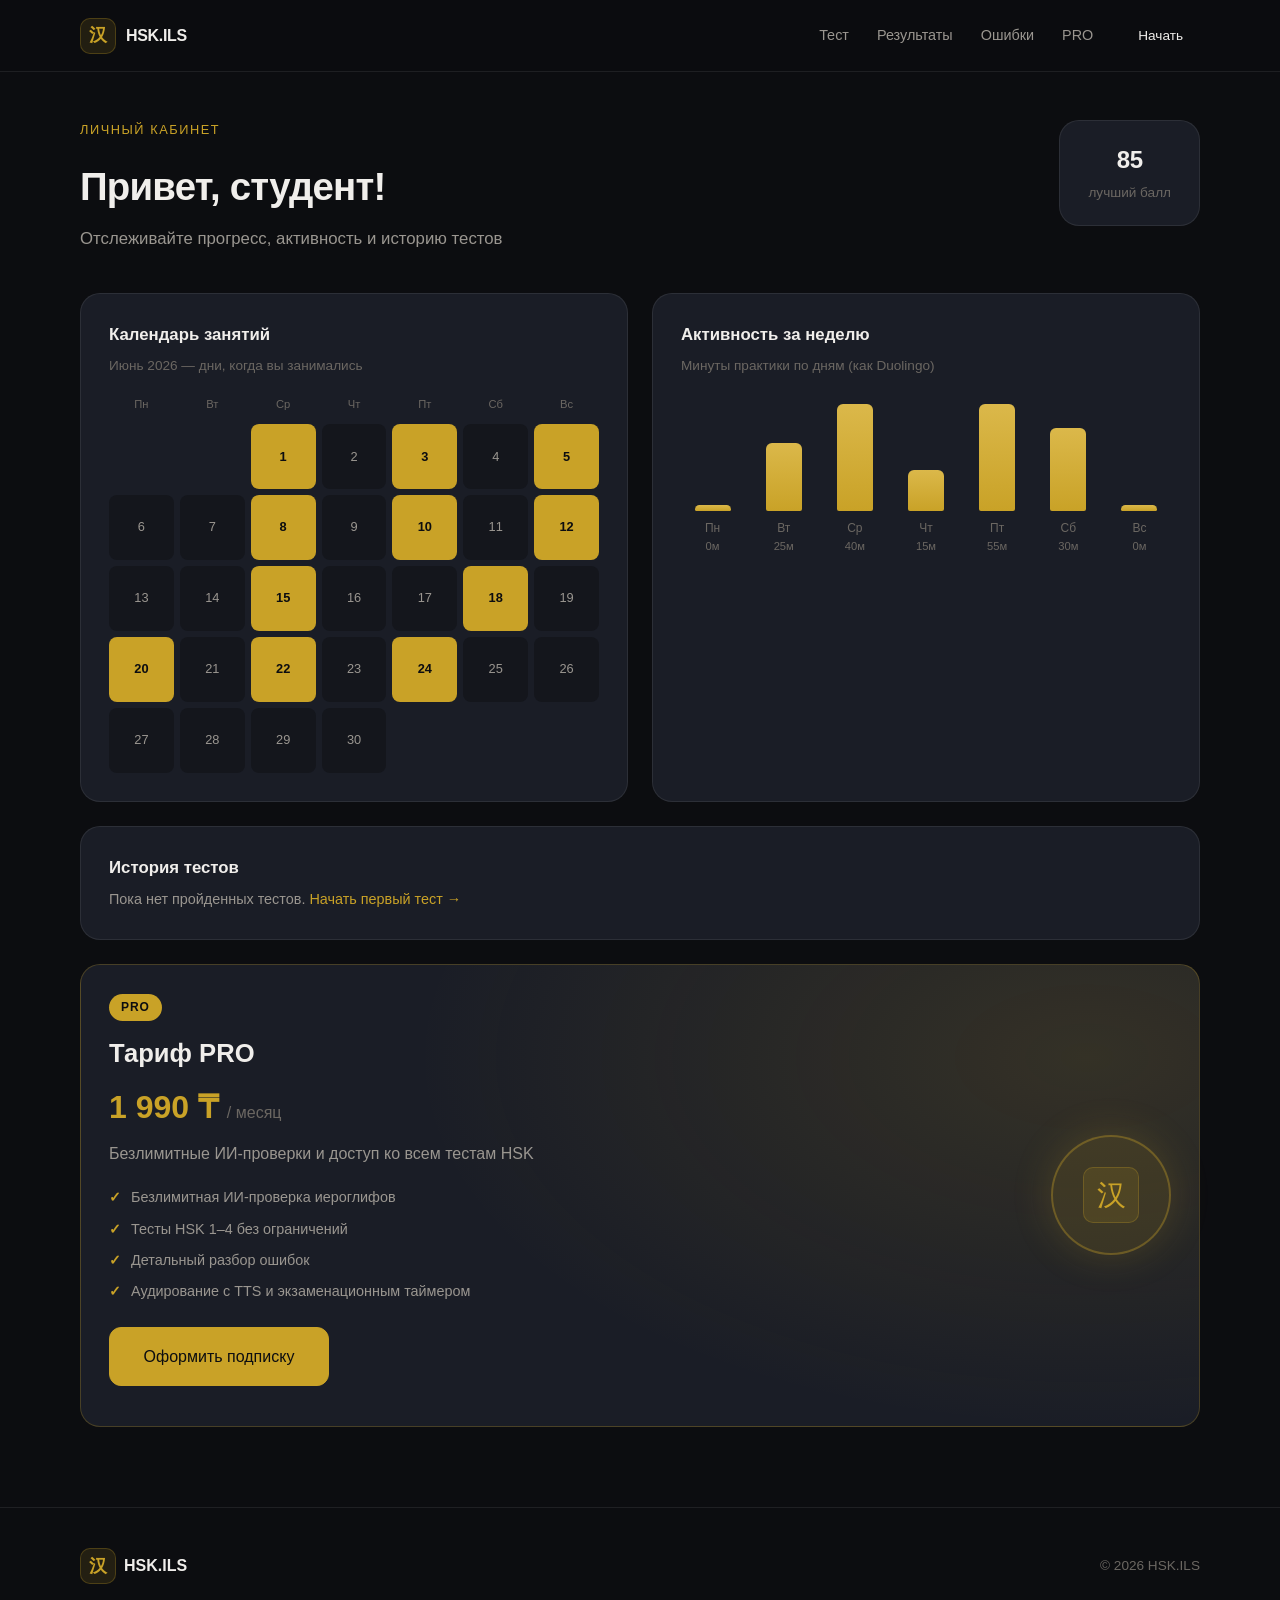
==== dashboard.html @ bf77c1fc "Add files via upload" ====
<!DOCTYPE html>
<html lang="ru">
<head>
  <meta charset="UTF-8">
  <meta name="viewport" content="width=device-width, initial-scale=1.0">
  <title>Личный кабинет · HSK.ILS</title>
  <link rel="stylesheet" href="style.css">
</head>
<body>
  <header class="site-header">
    <div class="container header-inner">
      <a href="index.html" class="logo">
        <span class="logo-han">汉</span>
        <span class="logo-text">HSK.ILS</span>
      </a>
      <nav class="nav">
        <a href="test.html">Тест</a>
        <a href="results.html">Результаты</a>
        <a href="review.html">Ошибки</a>
        <a href="payment.html">PRO</a>
        <a href="test.html" class="btn btn-sm">Начать</a>
      </nav>
    </div>
  </header>

  <main class="page-main">
    <div class="container">
      <header class="page-header dashboard-header">
        <div>
          <p class="eyebrow">Личный кабинет</p>
          <h1>Привет, студент!</h1>
          <p class="page-lead">Отслеживайте прогресс, активность и историю тестов</p>
        </div>
        <div class="dashboard-stat-pill">
          <span class="stat-value" id="dash-best">85</span>
          <span class="stat-label">лучший балл</span>
        </div>
      </header>

      <div class="dashboard-grid">
        <section class="card dashboard-card">
          <h3 class="card-title">Календарь занятий</h3>
          <p class="card-desc">Июнь 2026 — дни, когда вы занимались</p>
          <div class="calendar" id="calendar"></div>
        </section>

        <section class="card dashboard-card">
          <h3 class="card-title">Активность за неделю</h3>
          <p class="card-desc">Минуты практики по дням (как Duolingo)</p>
          <div class="week-chart" id="week-chart"></div>
        </section>

        <section class="card dashboard-card dashboard-wide">
          <h3 class="card-title">История тестов</h3>
          <div class="history-table-wrap">
            <table class="history-table">
              <thead>
                <tr>
                  <th>Дата</th>
                  <th>Уровень</th>
                  <th>Секция</th>
                  <th>Балл</th>
                  <th></th>
                </tr>
              </thead>
              <tbody id="history-body"></tbody>
            </table>
          </div>
          <p class="empty-history" id="empty-history" hidden>Пока нет пройденных тестов. <a href="test.html">Начать первый тест →</a></p>
        </section>

        <section class="card premium-card dashboard-wide" id="premium">
          <div class="premium-inner">
            <div class="premium-content">
              <span class="premium-badge">PRO</span>
              <h3>Тариф PRO</h3>
              <p class="premium-price">1 990 ₸ <span>/ месяц</span></p>
              <p class="premium-desc">Безлимитные ИИ-проверки и доступ ко всем тестам HSK</p>
              <ul class="premium-features">
                <li>Безлимитная ИИ-проверка иероглифов</li>
                <li>Тесты HSK 1–4 без ограничений</li>
                <li>Детальный разбор ошибок</li>
                <li>Аудирование с TTS и экзаменационным таймером</li>
              </ul>
              <a href="payment.html" class="btn btn-primary btn-lg premium-btn" id="subscribe-btn">Оформить подписку</a>
              <p class="premium-note" id="subscribe-status"></p>
            </div>
            <div class="premium-visual" aria-hidden="true">
              <div class="premium-ring">
                <span class="logo-han">汉</span>
              </div>
            </div>
          </div>
        </section>
      </div>
    </div>
  </main>

  <footer class="site-footer">
    <div class="container footer-inner">
      <p class="footer-logo"><span class="logo-han">汉</span> HSK.ILS</p>
      <p class="footer-copy">© 2026 HSK.ILS</p>
    </div>
  </footer>

  <script>
    (function () {
      const activityData = JSON.parse(localStorage.getItem('hskActivity') || 'null') || {
        days: [0, 25, 40, 15, 55, 30, 0],
        calendar: [1, 3, 5, 8, 10, 12, 15, 18, 20, 22, 24]
      };

      const weekDays = ['Пн', 'Вт', 'Ср', 'Чт', 'Пт', 'Сб', 'Вс'];
      const weekChart = document.getElementById('week-chart');
      const maxMin = Math.max.apply(null, activityData.days.concat([1]));

      weekDays.forEach(function (day, i) {
        const mins = activityData.days[i];
        const h = Math.round((mins / maxMin) * 100);
        const col = document.createElement('div');
        col.className = 'week-col';
        col.innerHTML =
          '<div class="week-bar" style="height:' + Math.max(h, 4) + '%" title="' + mins + ' мин"></div>' +
          '<span class="week-day">' + day + '</span>' +
          '<span class="week-mins">' + mins + 'м</span>';
        weekChart.appendChild(col);
      });

      const calendarEl = document.getElementById('calendar');
      const dayLabels = ['Пн', 'Вт', 'Ср', 'Чт', 'Пт', 'Сб', 'Вс'];
      dayLabels.forEach(function (d) {
        const label = document.createElement('span');
        label.className = 'cal-label';
        label.textContent = d;
        calendarEl.appendChild(label);
      });
      for (let i = 0; i < 2; i++) {
        const empty = document.createElement('span');
        empty.className = 'cal-day cal-empty';
        calendarEl.appendChild(empty);
      }
      for (let day = 1; day <= 30; day++) {
        const cell = document.createElement('span');
        const active = activityData.calendar.indexOf(day) !== -1;
        cell.className = 'cal-day' + (active ? ' cal-active' : '');
        cell.textContent = day;
        calendarEl.appendChild(cell);
      }

      const history = JSON.parse(localStorage.getItem('hskTestHistory') || '[]');
      const tbody = document.getElementById('history-body');
      const empty = document.getElementById('empty-history');
      const bestEl = document.getElementById('dash-best');

      if (history.length === 0) {
        empty.hidden = false;
        tbody.closest('.history-table-wrap').style.display = 'none';
      } else {
        let best = 0;
        history.forEach(function (h) {
          if (h.score > best) best = h.score;
          const tr = document.createElement('tr');
          const date = new Date(h.completedAt).toLocaleDateString('ru-RU');
          tr.innerHTML =
            '<td>' + date + '</td>' +
            '<td>' + h.level + '</td>' +
            '<td>' + h.section + '</td>' +
            '<td><strong>' + h.score + '/' + h.maxScore + '</strong></td>' +
            '<td><a href="review.html" class="link-sm">Разбор →</a></td>';
          tbody.appendChild(tr);
        });
        bestEl.textContent = best;
      }

      const subscribeBtn = document.getElementById('subscribe-btn');
      const subscribeStatus = document.getElementById('subscribe-status');
      if (localStorage.getItem('hskPremium') === 'active') {
        const plan = localStorage.getItem('hskPremiumPlan') || 'PRO';
        subscribeBtn.textContent = plan + ' активен';
        subscribeBtn.classList.add('btn-ghost');
        subscribeBtn.removeAttribute('href');
        subscribeStatus.textContent = 'Подписка активна до ' +
          new Date(localStorage.getItem('hskPremiumUntil')).toLocaleDateString('ru-RU');
      }
    })();
  </script>
</body>
</html>
---- style.css ----
/* ── Design tokens ── */
:root {
  --bg: #0c0d10;
  --bg-elevated: #14161c;
  --bg-card: #1a1d26;
  --border: rgba(255, 255, 255, 0.08);
  --border-strong: rgba(255, 255, 255, 0.14);
  --text: #f0eeeb;
  --text-muted: #9a9690;
  --text-subtle: #6b6762;
  --accent: #c9a227;
  --accent-hover: #dbb84a;
  --accent-soft: rgba(201, 162, 39, 0.12);
  --red: #c23b3b;
  --red-soft: rgba(194, 59, 59, 0.15);
  --radius: 12px;
  --radius-lg: 20px;
  --shadow: 0 24px 48px rgba(0, 0, 0, 0.45);
  --font-sans: -apple-system, BlinkMacSystemFont, "Segoe UI", Roboto, sans-serif;
  --font-zh: "PingFang SC", "Hiragino Sans GB", "Microsoft YaHei", "Noto Sans SC", sans-serif;
  --max-width: 1120px;
  --header-h: 72px;
}

*, *::before, *::after {
  box-sizing: border-box;
  margin: 0;
  padding: 0;
}

html {
  scroll-behavior: smooth;
}

body {
  font-family: var(--font-sans);
  background: var(--bg);
  color: var(--text);
  line-height: 1.6;
  -webkit-font-smoothing: antialiased;
}

.container {
  width: min(var(--max-width), 100% - 48px);
  margin-inline: auto;
}

a {
  color: inherit;
  text-decoration: none;
}

/* ── Header ── */
.site-header {
  position: sticky;
  top: 0;
  z-index: 100;
  height: var(--header-h);
  background: rgba(12, 13, 16, 0.85);
  backdrop-filter: blur(16px);
  border-bottom: 1px solid var(--border);
}

.header-inner {
  display: flex;
  align-items: center;
  justify-content: space-between;
  height: 100%;
}

.logo {
  display: flex;
  align-items: center;
  gap: 10px;
  font-weight: 600;
  letter-spacing: -0.02em;
}

.logo-sm .logo-text {
  font-size: 0.95rem;
}

.logo-han {
  display: inline-flex;
  align-items: center;
  justify-content: center;
  width: 36px;
  height: 36px;
  background: var(--accent-soft);
  color: var(--accent);
  border: 1px solid rgba(201, 162, 39, 0.25);
  border-radius: 10px;
  font-family: var(--font-zh);
  font-size: 1.1rem;
}

.nav {
  display: flex;
  align-items: center;
  gap: 28px;
}

.nav a:not(.btn) {
  font-size: 0.9rem;
  color: var(--text-muted);
  transition: color 0.2s;
}

.nav a:not(.btn):hover {
  color: var(--text);
}

/* ── Buttons ── */
.btn {
  display: inline-flex;
  align-items: center;
  justify-content: center;
  gap: 8px;
  padding: 12px 24px;
  font-size: 0.95rem;
  font-weight: 500;
  border-radius: var(--radius);
  border: 1px solid transparent;
  cursor: pointer;
  transition: background 0.2s, border-color 0.2s, transform 0.15s;
}

.btn:active {
  transform: scale(0.98);
}

.btn-sm {
  padding: 8px 16px;
  font-size: 0.85rem;
}

.btn-lg {
  padding: 16px 32px;
  font-size: 1rem;
}

.btn-primary {
  background: var(--accent);
  color: #0c0d10;
  border-color: var(--accent);
}

.btn-primary:hover {
  background: var(--accent-hover);
}

.btn-secondary {
  background: var(--bg-card);
  color: var(--text);
  border-color: var(--border-strong);
}

.btn-secondary:hover {
  border-color: var(--accent);
  color: var(--accent);
}

.btn-ghost {
  background: transparent;
  color: var(--text-muted);
  border-color: var(--border-strong);
}

.btn-ghost:hover:not(:disabled) {
  color: var(--text);
  border-color: var(--text-muted);
}

.btn-ghost:disabled {
  opacity: 0.35;
  cursor: not-allowed;
}

/* ── Hero ── */
.hero {
  padding: 80px 0 100px;
  background:
    radial-gradient(ellipse 80% 60% at 70% 20%, rgba(201, 162, 39, 0.08), transparent),
    radial-gradient(ellipse 50% 40% at 10% 80%, rgba(194, 59, 59, 0.05), transparent);
}

.hero-grid {
  display: grid;
  grid-template-columns: 1fr 1fr;
  gap: 64px;
  align-items: center;
}

.eyebrow {
  font-size: 0.8rem;
  font-weight: 500;
  letter-spacing: 0.12em;
  text-transform: uppercase;
  color: var(--accent);
  margin-bottom: 16px;
}

.hero h1 {
  font-size: clamp(2.2rem, 4vw, 3.2rem);
  font-weight: 700;
  line-height: 1.15;
  letter-spacing: -0.03em;
  margin-bottom: 20px;
}

.hero-lead {
  font-size: 1.1rem;
  color: var(--text-muted);
  max-width: 520px;
  margin-bottom: 32px;
}

.hero-actions {
  display: flex;
  flex-wrap: wrap;
  gap: 12px;
  margin-bottom: 48px;
}

.hero-stats {
  display: flex;
  gap: 40px;
}

.stat-value {
  display: block;
  font-size: 1.5rem;
  font-weight: 700;
  color: var(--text);
  letter-spacing: -0.02em;
}

.stat-label {
  font-size: 0.85rem;
  color: var(--text-subtle);
}

/* Card preview */
.card-preview {
  background: var(--bg-card);
  border: 1px solid var(--border);
  border-radius: var(--radius-lg);
  box-shadow: var(--shadow);
  overflow: hidden;
}

.card-preview-header {
  display: flex;
  gap: 6px;
  padding: 14px 18px;
  background: var(--bg-elevated);
  border-bottom: 1px solid var(--border);
}

.card-preview-header .dot {
  width: 10px;
  height: 10px;
  border-radius: 50%;
  background: var(--border-strong);
}

.card-preview-body {
  padding: 28px;
}

.preview-label {
  font-size: 0.75rem;
  text-transform: uppercase;
  letter-spacing: 0.1em;
  color: var(--accent);
  margin-bottom: 12px;
}

.preview-question {
  font-family: var(--font-zh);
  font-size: 1.15rem;
  margin-bottom: 20px;
}

.preview-audio {
  display: flex;
  align-items: center;
  gap: 14px;
  padding: 14px;
  background: var(--bg-elevated);
  border-radius: var(--radius);
  margin-bottom: 20px;
}

.play-icon {
  font-size: 0.85rem;
}

.waveform {
  display: flex;
  align-items: center;
  gap: 3px;
  flex: 1;
}

.waveform span {
  display: block;
  width: 3px;
  height: 20px;
  background: var(--accent);
  border-radius: 2px;
  opacity: 0.6;
  animation: wave 1.2s ease-in-out infinite;
}

.waveform span:nth-child(2) { animation-delay: 0.1s; height: 14px; }
.waveform span:nth-child(3) { animation-delay: 0.2s; height: 24px; }
.waveform span:nth-child(4) { animation-delay: 0.3s; height: 16px; }
.waveform span:nth-child(5) { animation-delay: 0.4s; height: 22px; }
.waveform span:nth-child(6) { animation-delay: 0.5s; height: 12px; }
.waveform span:nth-child(7) { animation-delay: 0.6s; height: 20px; }
.waveform span:nth-child(8) { animation-delay: 0.7s; height: 18px; }
.waveform span:nth-child(9) { animation-delay: 0.8s; height: 14px; }
.waveform span:nth-child(10) { animation-delay: 0.9s; height: 22px; }

@keyframes wave {
  0%, 100% { transform: scaleY(0.5); opacity: 0.4; }
  50% { transform: scaleY(1); opacity: 0.9; }
}

.preview-ai {
  display: flex;
  gap: 12px;
  align-items: flex-start;
  padding: 14px;
  background: var(--accent-soft);
  border: 1px solid rgba(201, 162, 39, 0.2);
  border-radius: var(--radius);
}

.preview-ai p {
  font-size: 0.9rem;
  color: var(--text-muted);
  font-family: var(--font-zh);
}

.ai-badge {
  flex-shrink: 0;
  padding: 2px 8px;
  font-size: 0.7rem;
  font-weight: 700;
  letter-spacing: 0.05em;
  background: var(--accent);
  color: #0c0d10;
  border-radius: 6px;
}

/* ── Sections ── */
.section-header {
  text-align: center;
  max-width: 560px;
  margin: 0 auto 56px;
}

.section-header h2 {
  font-size: clamp(1.6rem, 3vw, 2.2rem);
  font-weight: 700;
  letter-spacing: -0.02em;
}

.features {
  padding: 100px 0;
  background: var(--bg-elevated);
}

.features-grid {
  display: grid;
  grid-template-columns: repeat(3, 1fr);
  gap: 24px;
}

.feature-card {
  padding: 32px;
  background: var(--bg-card);
  border: 1px solid var(--border);
  border-radius: var(--radius-lg);
  transition: border-color 0.2s, transform 0.2s;
}

.feature-card:hover {
  border-color: rgba(201, 162, 39, 0.3);
  transform: translateY(-2px);
}

.feature-icon {
  font-size: 1.6rem;
  margin-bottom: 16px;
}

.feature-card h3 {
  font-size: 1.05rem;
  font-weight: 600;
  margin-bottom: 10px;
}

.feature-card p {
  font-size: 0.9rem;
  color: var(--text-muted);
  line-height: 1.65;
}

.how {
  padding: 100px 0;
}

.steps {
  list-style: none;
  display: grid;
  grid-template-columns: repeat(3, 1fr);
  gap: 32px;
}

.step {
  padding: 36px;
  border-left: 2px solid var(--accent);
  background: linear-gradient(90deg, var(--accent-soft), transparent);
  border-radius: 0 var(--radius) var(--radius) 0;
}

.step-num {
  display: block;
  font-size: 0.8rem;
  font-weight: 700;
  letter-spacing: 0.1em;
  color: var(--accent);
  margin-bottom: 12px;
}

.step h3 {
  font-size: 1.1rem;
  margin-bottom: 8px;
}

.step p {
  font-size: 0.9rem;
  color: var(--text-muted);
}

.cta {
  padding: 80px 0;
  background:
    radial-gradient(ellipse 60% 80% at 50% 100%, rgba(201, 162, 39, 0.1), transparent);
}

.cta-inner {
  text-align: center;
  padding: 64px;
  background: var(--bg-card);
  border: 1px solid var(--border);
  border-radius: var(--radius-lg);
}

.cta-inner h2 {
  font-size: 1.8rem;
  margin-bottom: 12px;
}

.cta-inner p {
  color: var(--text-muted);
  margin-bottom: 28px;
}

/* ── Footer ── */
.site-footer {
  padding: 40px 0;
  border-top: 1px solid var(--border);
}

.footer-inner {
  display: flex;
  flex-wrap: wrap;
  justify-content: space-between;
  align-items: center;
  gap: 16px;
}

.footer-logo {
  display: flex;
  align-items: center;
  gap: 8px;
  font-weight: 600;
}

.footer-copy {
  font-size: 0.85rem;
  color: var(--text-subtle);
}

/* ══════════════════════════════════════
   TEST PAGE
   ══════════════════════════════════════ */

.test-page {
  min-height: 100vh;
  display: flex;
  flex-direction: column;
}

.test-header {
  position: sticky;
  top: 0;
  z-index: 100;
  background: rgba(12, 13, 16, 0.92);
  backdrop-filter: blur(16px);
  border-bottom: 1px solid var(--border);
}

.test-header-inner {
  display: flex;
  align-items: center;
  justify-content: space-between;
  height: var(--header-h);
  gap: 16px;
}

.test-meta {
  display: flex;
  flex-direction: column;
  align-items: center;
  gap: 2px;
}

.test-level {
  font-size: 0.85rem;
  font-weight: 600;
  color: var(--accent);
}

.test-progress {
  font-size: 0.8rem;
  color: var(--text-subtle);
}

.timer {
  display: flex;
  align-items: center;
  gap: 8px;
  padding: 8px 16px;
  background: var(--bg-card);
  border: 1px solid var(--border);
  border-radius: 999px;
  font-variant-numeric: tabular-nums;
  font-weight: 600;
  font-size: 1rem;
}

.timer-warning {
  border-color: rgba(201, 162, 39, 0.5);
  color: var(--accent);
}

.timer-critical {
  border-color: var(--red);
  background: var(--red-soft);
  color: var(--red);
  animation: pulse 1s ease-in-out infinite;
}

@keyframes pulse {
  0%, 100% { opacity: 1; }
  50% { opacity: 0.75; }
}

.progress-bar {
  height: 3px;
  background: var(--bg-elevated);
}

.progress-fill {
  height: 100%;
  background: linear-gradient(90deg, var(--accent), var(--accent-hover));
  transition: width 0.4s ease;
}

.test-main {
  flex: 1;
  padding: 48px 0 80px;
}

.test-container {
  max-width: 720px;
}

.test-section {
  margin-bottom: 32px;
}

.section-title {
  font-family: var(--font-zh);
  font-size: 1.3rem;
  font-weight: 600;
  margin-bottom: 6px;
}

.section-desc {
  font-size: 0.9rem;
  color: var(--text-muted);
}

.audio-block {
  margin-bottom: 36px;
  padding: 24px;
  background: var(--bg-card);
  border: 1px solid var(--border);
  border-radius: var(--radius-lg);
}

.audio-player {
  display: flex;
  align-items: center;
  gap: 16px;
}

.audio-play-btn {
  flex-shrink: 0;
  width: 52px;
  height: 52px;
  display: flex;
  align-items: center;
  justify-content: center;
  background: var(--accent);
  color: #0c0d10;
  border: none;
  border-radius: 50%;
  cursor: pointer;
  font-size: 1rem;
  transition: transform 0.15s, background 0.2s;
}

.audio-play-btn:hover {
  background: var(--accent-hover);
  transform: scale(1.05);
}

.audio-info {
  flex: 1;
  min-width: 0;
}

.audio-title {
  font-family: var(--font-zh);
  font-size: 0.95rem;
  margin-bottom: 8px;
}

.audio-track {
  height: 4px;
  background: var(--bg-elevated);
  border-radius: 2px;
  overflow: hidden;
  margin-bottom: 6px;
}

.audio-progress {
  height: 100%;
  background: var(--accent);
  border-radius: 2px;
  transition: width 0.1s linear;
}

.audio-time {
  font-size: 0.75rem;
  color: var(--text-subtle);
  font-variant-numeric: tabular-nums;
}

.audio-hint {
  margin-top: 14px;
  font-size: 0.8rem;
  color: var(--text-subtle);
}

.question-block {
  margin-bottom: 40px;
}

.question-header {
  display: flex;
  align-items: flex-start;
  gap: 14px;
  margin-bottom: 16px;
}

.question-num {
  flex-shrink: 0;
  width: 32px;
  height: 32px;
  display: flex;
  align-items: center;
  justify-content: center;
  background: var(--accent-soft);
  color: var(--accent);
  font-weight: 700;
  font-size: 0.9rem;
  border-radius: 8px;
}

.question-instruction {
  font-family: var(--font-zh);
  font-size: 0.95rem;
  color: var(--text-muted);
  padding-top: 4px;
}

.question-text {
  font-family: var(--font-zh);
  font-size: 1.5rem;
  font-weight: 500;
  margin-bottom: 8px;
  padding-left: 46px;
}

.question-sub {
  font-size: 0.95rem;
  color: var(--text-muted);
  margin-bottom: 28px;
  padding-left: 46px;
}

.input-label {
  display: block;
  font-size: 0.85rem;
  font-weight: 500;
  color: var(--text-muted);
  margin-bottom: 10px;
}

.answer-field-wrap {
  position: relative;
}

.answer-input {
  width: 100%;
  padding: 20px 20px 36px;
  font-family: var(--font-zh);
  font-size: 1.4rem;
  line-height: 1.8;
  color: var(--text);
  background: var(--bg-card);
  border: 1px solid var(--border-strong);
  border-radius: var(--radius);
  resize: vertical;
  min-height: 120px;
  transition: border-color 0.2s, box-shadow 0.2s;
}

.answer-input::placeholder {
  color: var(--text-subtle);
  font-size: 1.1rem;
}

.answer-input:focus {
  outline: none;
  border-color: var(--accent);
  box-shadow: 0 0 0 3px var(--accent-soft);
}

.char-count {
  position: absolute;
  right: 16px;
  bottom: 12px;
  font-size: 0.8rem;
  color: var(--text-subtle);
  font-family: var(--font-zh);
}

.ai-hint {
  display: flex;
  gap: 12px;
  align-items: flex-start;
  margin-top: 20px;
  padding: 16px 18px;
  background: var(--accent-soft);
  border: 1px solid rgba(201, 162, 39, 0.25);
  border-radius: var(--radius);
}

.ai-hint p {
  font-size: 0.9rem;
  color: var(--text-muted);
  line-height: 1.6;
  white-space: pre-wrap;
}

.test-nav {
  display: flex;
  flex-wrap: wrap;
  gap: 12px;
  justify-content: space-between;
  padding-top: 24px;
  border-top: 1px solid var(--border);
}

.test-nav .btn-secondary {
  flex: 1;
  min-width: 140px;
}

.test-nav .btn-primary {
  min-width: 120px;
}

/* ── Responsive ── */
@media (max-width: 900px) {
  .hero-grid {
    grid-template-columns: 1fr;
    gap: 48px;
  }

  .hero-visual {
    order: -1;
  }

  .features-grid,
  .steps {
    grid-template-columns: 1fr;
  }

  .nav a:not(.btn) {
    display: none;
  }
}

@media (max-width: 600px) {
  .container {
    width: min(var(--max-width), 100% - 32px);
  }

  .hero {
    padding: 48px 0 64px;
  }

  .hero-stats {
    gap: 24px;
  }

  .test-header-inner {
    flex-wrap: wrap;
    height: auto;
    padding: 16px 0;
  }

  .test-meta {
    order: 3;
    width: 100%;
    flex-direction: row;
    justify-content: space-between;
  }

  .question-text,
  .question-sub {
    padding-left: 0;
  }

  .test-nav {
    flex-direction: column;
  }

  .test-nav .btn {
    width: 100%;
  }
}

/* ══════════════════════════════════════
   APP PAGES — results, review, dashboard
   ══════════════════════════════════════ */

.page-main {
  padding: 48px 0 80px;
  min-height: calc(100vh - var(--header-h) - 120px);
}

.page-narrow {
  max-width: 760px;
}

.page-header {
  margin-bottom: 40px;
}

.page-header h1 {
  font-size: clamp(1.8rem, 3vw, 2.4rem);
  font-weight: 700;
  letter-spacing: -0.02em;
  margin-bottom: 8px;
}

.page-lead {
  color: var(--text-muted);
  font-size: 1.05rem;
}

.card {
  background: var(--bg-card);
  border: 1px solid var(--border);
  border-radius: var(--radius-lg);
  padding: 28px;
}

.card-title {
  font-size: 1.05rem;
  font-weight: 600;
  margin-bottom: 6px;
}

.card-desc {
  font-size: 0.85rem;
  color: var(--text-subtle);
  margin-bottom: 20px;
}

.page-actions {
  display: flex;
  flex-wrap: wrap;
  gap: 12px;
  margin-top: 32px;
}

/* Results */
.score-hero {
  display: grid;
  grid-template-columns: auto 1fr;
  gap: 40px;
  align-items: center;
  margin-bottom: 24px;
}

.score-ring-wrap {
  position: relative;
  width: 140px;
  height: 140px;
}

.score-ring {
  width: 100%;
  height: 100%;
  transform: rotate(-90deg);
}

.score-ring-bg {
  fill: none;
  stroke: var(--bg-elevated);
  stroke-width: 8;
}

.score-ring-fill {
  fill: none;
  stroke: var(--accent);
  stroke-width: 8;
  stroke-linecap: round;
  transition: stroke-dashoffset 1s ease;
}

.score-ring-label {
  position: absolute;
  inset: 0;
  display: flex;
  flex-direction: column;
  align-items: center;
  justify-content: center;
}

.score-value {
  font-size: 2.4rem;
  font-weight: 700;
  line-height: 1;
  letter-spacing: -0.03em;
}

.score-max {
  font-size: 0.9rem;
  color: var(--text-subtle);
}

.score-summary h2 {
  font-size: 1.4rem;
  margin-bottom: 8px;
}

.score-summary p {
  color: var(--text-muted);
  margin-bottom: 20px;
}

.score-breakdown {
  list-style: none;
  display: flex;
  flex-direction: column;
  gap: 8px;
}

.score-breakdown li {
  display: flex;
  justify-content: space-between;
  font-size: 0.9rem;
  padding: 8px 12px;
  background: var(--bg-elevated);
  border-radius: 8px;
}

.chart-section {
  margin-bottom: 8px;
}

.bar-chart {
  display: flex;
  flex-direction: column;
  gap: 14px;
}

.bar-row {
  display: grid;
  grid-template-columns: 36px 1fr 40px;
  align-items: center;
  gap: 12px;
}

.bar-label {
  font-size: 0.85rem;
  color: var(--text-subtle);
}

.bar-track {
  height: 8px;
  background: var(--bg-elevated);
  border-radius: 4px;
  overflow: hidden;
}

.bar-fill {
  height: 100%;
  background: linear-gradient(90deg, var(--accent), var(--accent-hover));
  border-radius: 4px;
  transition: width 0.8s ease;
}

.bar-value {
  font-size: 0.85rem;
  font-weight: 600;
  text-align: right;
}

/* Review */
.review-list {
  display: flex;
  flex-direction: column;
  gap: 24px;
}

.review-card-head {
  display: flex;
  justify-content: space-between;
  align-items: center;
  margin-bottom: 12px;
}

.review-num {
  font-size: 0.8rem;
  font-weight: 600;
  text-transform: uppercase;
  letter-spacing: 0.08em;
  color: var(--accent);
}

.review-points {
  font-size: 0.85rem;
  font-weight: 600;
  padding: 4px 10px;
  border-radius: 999px;
}

.points-ok {
  background: rgba(76, 175, 120, 0.15);
  color: #6fcf97;
}

.points-warn {
  background: var(--red-soft);
  color: #e88888;
}

.review-prompt {
  font-family: var(--font-zh);
  font-size: 1.2rem;
  margin-bottom: 20px;
}

.review-answers {
  display: grid;
  grid-template-columns: 1fr 1fr;
  gap: 16px;
  margin-bottom: 24px;
}

.review-answer {
  padding: 16px;
  border-radius: var(--radius);
  border: 1px solid var(--border);
}

.review-answer-user {
  background: var(--red-soft);
  border-color: rgba(194, 59, 59, 0.25);
}

.review-answer-correct {
  background: rgba(76, 175, 120, 0.08);
  border-color: rgba(76, 175, 120, 0.25);
}

.review-label {
  display: block;
  font-size: 0.75rem;
  text-transform: uppercase;
  letter-spacing: 0.08em;
  color: var(--text-subtle);
  margin-bottom: 8px;
}

.review-zh {
  font-family: var(--font-zh);
  font-size: 1.15rem;
  line-height: 1.6;
}

.review-ai-header {
  display: flex;
  align-items: center;
  gap: 10px;
  font-weight: 600;
  font-size: 0.9rem;
  margin-bottom: 14px;
}

.review-feedback {
  list-style: none;
  display: flex;
  flex-direction: column;
  gap: 12px;
}

.feedback-item {
  padding: 14px 16px;
  border-radius: var(--radius);
  border-left: 3px solid var(--border-strong);
  background: var(--bg-elevated);
}

.feedback-item strong {
  display: block;
  font-size: 0.9rem;
  margin-bottom: 4px;
}

.feedback-item p {
  font-size: 0.85rem;
  color: var(--text-muted);
  line-height: 1.55;
}

.feedback-ok { border-left-color: #6fcf97; }
.feedback-warn { border-left-color: var(--accent); }
.feedback-error { border-left-color: var(--red); }

/* Dashboard */
.dashboard-header {
  display: flex;
  justify-content: space-between;
  align-items: flex-start;
  gap: 24px;
}

.dashboard-stat-pill {
  text-align: center;
  padding: 20px 28px;
  background: var(--bg-card);
  border: 1px solid var(--border);
  border-radius: var(--radius-lg);
}

.dashboard-grid {
  display: grid;
  grid-template-columns: 1fr 1fr;
  gap: 24px;
}

.dashboard-wide {
  grid-column: 1 / -1;
}

.calendar {
  display: grid;
  grid-template-columns: repeat(7, 1fr);
  gap: 6px;
}

.cal-label {
  font-size: 0.7rem;
  text-align: center;
  color: var(--text-subtle);
  padding-bottom: 4px;
}

.cal-day {
  aspect-ratio: 1;
  display: flex;
  align-items: center;
  justify-content: center;
  font-size: 0.8rem;
  border-radius: 8px;
  background: var(--bg-elevated);
  color: var(--text-muted);
}

.cal-empty {
  background: transparent;
}

.cal-active {
  background: var(--accent);
  color: #0c0d10;
  font-weight: 600;
}

.week-chart {
  display: flex;
  align-items: flex-end;
  justify-content: space-between;
  gap: 8px;
  height: 160px;
  padding-top: 8px;
}

.week-col {
  flex: 1;
  display: flex;
  flex-direction: column;
  align-items: center;
  height: 100%;
}

.week-bar {
  width: 100%;
  max-width: 36px;
  margin-top: auto;
  background: linear-gradient(180deg, var(--accent-hover), var(--accent));
  border-radius: 6px 6px 2px 2px;
  min-height: 4px;
  transition: height 0.5s ease;
}

.week-day {
  font-size: 0.75rem;
  color: var(--text-subtle);
  margin-top: 8px;
}

.week-mins {
  font-size: 0.7rem;
  color: var(--text-subtle);
}

.history-table-wrap {
  overflow-x: auto;
}

.history-table {
  width: 100%;
  border-collapse: collapse;
  font-size: 0.9rem;
}

.history-table th,
.history-table td {
  padding: 12px 16px;
  text-align: left;
  border-bottom: 1px solid var(--border);
}

.history-table th {
  font-size: 0.75rem;
  text-transform: uppercase;
  letter-spacing: 0.06em;
  color: var(--text-subtle);
  font-weight: 600;
}

.link-sm {
  font-size: 0.85rem;
  color: var(--accent);
}

.link-sm:hover {
  color: var(--accent-hover);
}

.empty-history {
  color: var(--text-muted);
  font-size: 0.9rem;
}

.empty-history a {
  color: var(--accent);
}

/* Premium */
.premium-card {
  background:
    radial-gradient(ellipse 60% 80% at 90% 20%, rgba(201, 162, 39, 0.15), transparent),
    var(--bg-card);
  border-color: rgba(201, 162, 39, 0.25);
}

.premium-inner {
  display: grid;
  grid-template-columns: 1fr auto;
  gap: 40px;
  align-items: center;
}

.premium-badge {
  display: inline-block;
  padding: 4px 12px;
  font-size: 0.75rem;
  font-weight: 700;
  letter-spacing: 0.08em;
  text-transform: uppercase;
  background: var(--accent);
  color: #0c0d10;
  border-radius: 999px;
  margin-bottom: 12px;
}

.premium-content h3 {
  font-size: 1.6rem;
  margin-bottom: 8px;
}

.premium-price {
  font-size: 2rem;
  font-weight: 700;
  color: var(--accent);
  margin-bottom: 8px;
}

.premium-price span {
  font-size: 1rem;
  font-weight: 400;
  color: var(--text-subtle);
}

.premium-desc {
  color: var(--text-muted);
  margin-bottom: 20px;
  font-size: 1rem;
}

.premium-features {
  list-style: none;
  margin-bottom: 24px;
}

.premium-features li {
  position: relative;
  padding-left: 22px;
  font-size: 0.9rem;
  color: var(--text-muted);
  margin-bottom: 8px;
}

.premium-features li::before {
  content: '✓';
  position: absolute;
  left: 0;
  color: var(--accent);
  font-weight: 700;
}

.premium-btn {
  min-width: 220px;
}

.premium-btn:disabled {
  opacity: 0.7;
  cursor: default;
}

.premium-note {
  margin-top: 12px;
  font-size: 0.85rem;
  color: #6fcf97;
}

.premium-visual {
  display: flex;
  align-items: center;
  justify-content: center;
}

.premium-ring {
  width: 120px;
  height: 120px;
  border-radius: 50%;
  border: 2px solid rgba(201, 162, 39, 0.35);
  display: flex;
  align-items: center;
  justify-content: center;
  background: var(--accent-soft);
  box-shadow: 0 0 40px rgba(201, 162, 39, 0.2);
}

.premium-ring .logo-han {
  width: 56px;
  height: 56px;
  font-size: 1.8rem;
}

@media (max-width: 900px) {
  .score-hero,
  .premium-inner,
  .dashboard-header {
    grid-template-columns: 1fr;
    flex-direction: column;
  }

  .dashboard-grid {
    grid-template-columns: 1fr;
  }

  .review-answers {
    grid-template-columns: 1fr;
  }

  .dashboard-header {
    display: flex;
  }
}

/* ── AI limit badge ── */
.ai-limit-badge {
  display: inline-block;
  margin-left: 6px;
  padding: 2px 8px;
  font-size: 0.7rem;
  font-weight: 600;
  background: var(--bg-elevated);
  border: 1px solid var(--border);
  border-radius: 999px;
  vertical-align: middle;
}

.ai-limit-pro {
  background: var(--accent-soft);
  border-color: rgba(201, 162, 39, 0.35);
  color: var(--accent);
}

/* ── Modal ── */
body.modal-open {
  overflow: hidden;
}

.modal-overlay {
  position: fixed;
  inset: 0;
  z-index: 1000;
  display: flex;
  align-items: center;
  justify-content: center;
  padding: 24px;
  background: rgba(0, 0, 0, 0.72);
  backdrop-filter: blur(8px);
}

.modal-overlay[hidden] {
  display: none;
}

.modal {
  position: relative;
  width: min(440px, 100%);
  padding: 36px 32px 32px;
  background: var(--bg-card);
  border: 1px solid rgba(201, 162, 39, 0.3);
  border-radius: var(--radius-lg);
  box-shadow: var(--shadow);
  text-align: center;
}

.modal-close {
  position: absolute;
  top: 14px;
  right: 16px;
  width: 32px;
  height: 32px;
  border: none;
  background: var(--bg-elevated);
  color: var(--text-muted);
  font-size: 1.4rem;
  line-height: 1;
  border-radius: 8px;
  cursor: pointer;
}

.modal-close:hover {
  color: var(--text);
}

.modal h2 {
  font-size: 1.4rem;
  margin: 12px 0 10px;
}

.modal-text {
  color: var(--text-muted);
  font-size: 0.95rem;
  margin-bottom: 20px;
  line-height: 1.6;
}

.modal-features {
  list-style: none;
  text-align: left;
  margin-bottom: 24px;
}

.modal-features li {
  position: relative;
  padding-left: 22px;
  font-size: 0.9rem;
  color: var(--text-muted);
  margin-bottom: 8px;
}

.modal-features li::before {
  content: '✓';
  position: absolute;
  left: 0;
  color: var(--accent);
  font-weight: 700;
}

.modal-cta {
  width: 100%;
  margin-bottom: 10px;
}

.modal-dismiss {
  width: 100%;
}

/* ── Payment page ── */
.pricing-grid {
  display: grid;
  grid-template-columns: 1fr 1fr;
  gap: 16px;
  margin-bottom: 24px;
}

.pricing-card {
  cursor: pointer;
}

.pricing-card input {
  position: absolute;
  opacity: 0;
  pointer-events: none;
}

.pricing-card-inner {
  height: 100%;
  padding: 24px;
  background: var(--bg-card);
  border: 2px solid var(--border);
  border-radius: var(--radius-lg);
  transition: border-color 0.2s, transform 0.2s;
}

.pricing-card input:checked + .pricing-card-inner {
  border-color: var(--accent);
  box-shadow: 0 0 0 1px rgba(201, 162, 39, 0.2);
}

.pricing-card-featured {
  background:
    radial-gradient(ellipse 80% 60% at 50% 0%, rgba(201, 162, 39, 0.1), transparent),
    var(--bg-card);
}

.pricing-badge {
  display: inline-block;
  padding: 3px 10px;
  font-size: 0.7rem;
  font-weight: 700;
  text-transform: uppercase;
  letter-spacing: 0.06em;
  background: var(--accent-soft);
  color: var(--accent);
  border-radius: 999px;
  margin-bottom: 12px;
}

.pricing-badge-gold {
  background: rgba(201, 162, 39, 0.2);
}

.pricing-card h3 {
  font-size: 1.3rem;
  margin-bottom: 6px;
}

.pricing-price {
  font-size: 1.6rem;
  font-weight: 700;
  color: var(--accent);
  margin-bottom: 16px;
}

.pricing-price span {
  font-size: 0.85rem;
  font-weight: 400;
  color: var(--text-subtle);
}

.pricing-features {
  list-style: none;
}

.pricing-features li {
  font-size: 0.85rem;
  color: var(--text-muted);
  padding: 6px 0;
  border-top: 1px solid var(--border);
}

.payment-section {
  margin-bottom: 20px;
}

.promo-row {
  display: flex;
  gap: 10px;
}

.input-field {
  width: 100%;
  padding: 12px 16px;
  font-size: 0.95rem;
  font-family: inherit;
  color: var(--text);
  background: var(--bg-elevated);
  border: 1px solid var(--border-strong);
  border-radius: var(--radius);
  transition: border-color 0.2s;
}

.input-field:focus {
  outline: none;
  border-color: var(--accent);
}

.promo-msg {
  margin-top: 10px;
  font-size: 0.85rem;
}

.promo-ok { color: #6fcf97; }
.promo-warn { color: var(--accent); }
.promo-error { color: #e88888; }

.pay-tabs {
  display: flex;
  gap: 8px;
  margin-bottom: 20px;
}

.pay-tab {
  flex: 1;
  padding: 10px 16px;
  font-size: 0.9rem;
  font-family: inherit;
  font-weight: 500;
  color: var(--text-muted);
  background: var(--bg-elevated);
  border: 1px solid var(--border);
  border-radius: var(--radius);
  cursor: pointer;
  transition: border-color 0.2s, color 0.2s;
}

.pay-tab-active {
  color: var(--accent);
  border-color: var(--accent);
  background: var(--accent-soft);
}

.kaspi-block {
  display: flex;
  gap: 20px;
  align-items: flex-start;
  padding: 20px;
  background: var(--bg-elevated);
  border-radius: var(--radius);
  border: 1px solid var(--border);
}

.kaspi-logo {
  flex-shrink: 0;
  padding: 12px 18px;
  font-weight: 800;
  font-size: 1.1rem;
  color: #fff;
  background: #f03e3e;
  border-radius: 10px;
}

.kaspi-details p {
  font-size: 0.9rem;
  color: var(--text-muted);
  margin-bottom: 6px;
}

.kaspi-details code {
  padding: 2px 8px;
  background: var(--bg-card);
  border-radius: 4px;
  color: var(--accent);
  font-size: 0.85rem;
}

.kaspi-hint {
  margin-top: 10px !important;
  font-size: 0.8rem !important;
}

.card-form-row {
  display: grid;
  grid-template-columns: 1fr 1fr;
  gap: 12px;
  margin-top: 12px;
}

.card-hint {
  margin-top: 12px;
  font-size: 0.8rem;
  color: var(--text-subtle);
}

.payment-total-row {
  display: flex;
  justify-content: space-between;
  align-items: center;
  font-size: 1.1rem;
  margin-bottom: 20px;
}

.payment-total-row strong {
  font-size: 1.5rem;
  color: var(--accent);
}

.payment-submit {
  width: 100%;
}

.payment-note {
  margin-top: 12px;
  font-size: 0.85rem;
  color: var(--text-muted);
  text-align: center;
}

.payment-success {
  color: #6fcf97;
}

.payment-back {
  text-align: center;
  margin-top: 24px;
}

.payment-back a {
  color: var(--text-muted);
  font-size: 0.9rem;
}

.payment-back a:hover {
  color: var(--accent);
}

@media (max-width: 600px) {
  .pricing-grid {
    grid-template-columns: 1fr;
  }

  .promo-row {
    flex-direction: column;
  }

  .kaspi-block {
    flex-direction: column;
  }
}
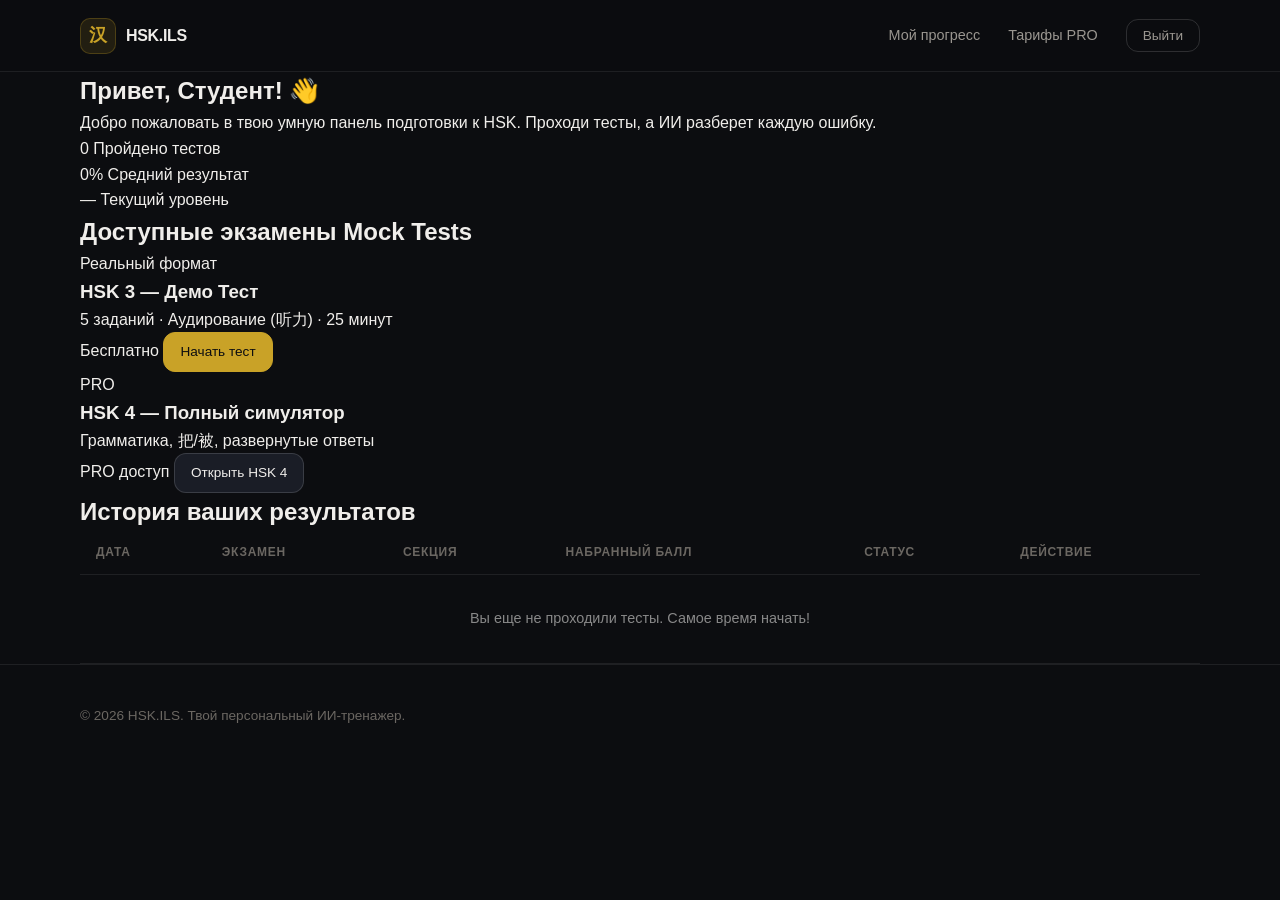
==== commit abc69210: "dashboard.html" ====
--- a/dashboard.html
+++ b/dashboard.html
@@ -6,7 +6,7 @@
   <title>Личный кабинет · HSK.ILS</title>
   <link rel="stylesheet" href="style.css">
 </head>
-<body>
+<body class="dashboard-page">
   <header class="site-header">
     <div class="container header-inner">
       <a href="index.html" class="logo">
@@ -14,175 +14,136 @@
         <span class="logo-text">HSK.ILS</span>
       </a>
       <nav class="nav">
-        <a href="test.html">Тест</a>
-        <a href="results.html">Результаты</a>
-        <a href="review.html">Ошибки</a>
-        <a href="payment.html">PRO</a>
-        <a href="test.html" class="btn btn-sm">Начать</a>
+        <a href="dashboard.html" class="active">Мой прогресс</a>
+        <a href="payment.html">Тарифы PRO</a>
+        <button type="button" class="btn btn-sm btn-ghost" id="logout-btn">Выйти</button>
       </nav>
     </div>
   </header>
 
-  <main class="page-main">
-    <div class="container">
-      <header class="page-header dashboard-header">
-        <div>
-          <p class="eyebrow">Личный кабинет</p>
-          <h1>Привет, студент!</h1>
-          <p class="page-lead">Отслеживайте прогресс, активность и историю тестов</p>
+  <main class="dashboard-main container">
+    <!-- Приветствие и статистика -->
+    <section class="welcome-section">
+      <div class="welcome-card">
+        <h1>Привет, Студент! 👋</h1>
+        <p>Добро пожаловать в твою умную панель подготовки к HSK. Проходи тесты, а ИИ разберет каждую ошибку.</p>
+      </div>
+      
+      <div class="stats-grid">
+        <div class="stat-box">
+          <span class="stat-num" id="tests-completed">0</span>
+          <span class="stat-desc">Пройдено тестов</span>
         </div>
-        <div class="dashboard-stat-pill">
-          <span class="stat-value" id="dash-best">85</span>
-          <span class="stat-label">лучший балл</span>
+        <div class="stat-box">
+          <span class="stat-num" id="avg-score">0%</span>
+          <span class="stat-desc">Средний результат</span>
         </div>
-      </header>
+        <div class="stat-box">
+          <span class="stat-num" id="current-badge">—</span>
+          <span class="stat-desc">Текущий уровень</span>
+        </div>
+      </div>
+    </section>
 
-      <div class="dashboard-grid">
-        <section class="card dashboard-card">
-          <h3 class="card-title">Календарь занятий</h3>
-          <p class="card-desc">Июнь 2026 — дни, когда вы занимались</p>
-          <div class="calendar" id="calendar"></div>
-        </section>
+    <!-- Доступные симуляторы тестов (как на ielts.gg) -->
+    <section class="tests-section">
+      <h2>Доступные экзамены Mock Tests</h2>
+      <div class="mock-tests-grid">
+        
+        <!-- Карточка HSK 3 -->
+        <article class="mock-card">
+          <div class="card-badge">Реальный формат</div>
+          <h3>HSK 3 — Демо Тест</h3>
+          <p class="card-meta">5 заданий · Аудирование (听力) · 25 минут</p>
+          <div class="card-footer">
+            <span class="price-free">Бесплатно</span>
+            <a href="test.html" class="btn btn-primary btn-sm">Начать тест</a>
+          </div>
+        </article>
 
-        <section class="card dashboard-card">
-          <h3 class="card-title">Активность за неделю</h3>
-          <p class="card-desc">Минуты практики по дням (как Duolingo)</p>
-          <div class="week-chart" id="week-chart"></div>
-        </section>
+        <!-- Карточка HSK 4 (Заблокирована под PRO) -->
+        <article class="mock-card locked">
+          <div class="card-badge pro-badge">PRO</div>
+          <h3>HSK 4 — Полный симулятор</h3>
+          <p class="card-meta">Грамматика, 把/被, развернутые ответы</p>
+          <div class="card-footer">
+            <span class="price-pro">PRO доступ</span>
+            <a href="payment.html" class="btn btn-secondary btn-sm">Открыть HSK 4</a>
+          </div>
+        </article>
 
-        <section class="card dashboard-card dashboard-wide">
-          <h3 class="card-title">История тестов</h3>
-          <div class="history-table-wrap">
-            <table class="history-table">
-              <thead>
-                <tr>
-                  <th>Дата</th>
-                  <th>Уровень</th>
-                  <th>Секция</th>
-                  <th>Балл</th>
-                  <th></th>
-                </tr>
-              </thead>
-              <tbody id="history-body"></tbody>
-            </table>
-          </div>
-          <p class="empty-history" id="empty-history" hidden>Пока нет пройденных тестов. <a href="test.html">Начать первый тест →</a></p>
-        </section>
+      </div>
+    </section>
 
-        <section class="card premium-card dashboard-wide" id="premium">
-          <div class="premium-inner">
-            <div class="premium-content">
-              <span class="premium-badge">PRO</span>
-              <h3>Тариф PRO</h3>
-              <p class="premium-price">1 990 ₸ <span>/ месяц</span></p>
-              <p class="premium-desc">Безлимитные ИИ-проверки и доступ ко всем тестам HSK</p>
-              <ul class="premium-features">
-                <li>Безлимитная ИИ-проверка иероглифов</li>
-                <li>Тесты HSK 1–4 без ограничений</li>
-                <li>Детальный разбор ошибок</li>
-                <li>Аудирование с TTS и экзаменационным таймером</li>
-              </ul>
-              <a href="payment.html" class="btn btn-primary btn-lg premium-btn" id="subscribe-btn">Оформить подписку</a>
-              <p class="premium-note" id="subscribe-status"></p>
-            </div>
-            <div class="premium-visual" aria-hidden="true">
-              <div class="premium-ring">
-                <span class="logo-han">汉</span>
-              </div>
-            </div>
-          </div>
-        </section>
+    <!-- История выполненных тестов -->
+    <section class="history-section">
+      <h2>История ваших результатов</h2>
+      <div class="table-wrap">
+        <table class="history-table">
+          <thead>
+            <tr>
+              <th>Дата</th>
+              <th>Экзамен</th>
+              <th>Секция</th>
+              <th>Набранный балл</th>
+              <th>Статус</th>
+              <th>Действие</th>
+            </tr>
+          </thead>
+          <tbody id="history-tbody">
+            <!-- Сюда JS добавит результаты автоматически -->
+            <tr id="empty-row">
+              <td colspan="6" style="text-align: center; color: #888; padding: 2rem;">
+                Вы еще не проходили тесты. Самое время начать!
+              </td>
+            </tr>
+          </tbody>
+        </table>
       </div>
-    </div>
+    </section>
   </main>
 
   <footer class="site-footer">
     <div class="container footer-inner">
-      <p class="footer-logo"><span class="logo-han">汉</span> HSK.ILS</p>
-      <p class="footer-copy">© 2026 HSK.ILS</p>
+      <p class="footer-copy">© 2026 HSK.ILS. Твой персональный ИИ-тренажер.</p>
     </div>
   </footer>
 
   <script>
-    (function () {
-      const activityData = JSON.parse(localStorage.getItem('hskActivity') || 'null') || {
-        days: [0, 25, 40, 15, 55, 30, 0],
-        calendar: [1, 3, 5, 8, 10, 12, 15, 18, 20, 22, 24]
-      };
+    document.addEventListener('DOMContentLoaded', () => {
+      // Пытаемся забрать результат теста из хранилища браузера
+      const lastResult = JSON.parse(sessionStorage.getItem('hskTestResults') || localStorage.getItem('hskTestResults') || 'null');
+      
+      if (lastResult) {
+        // Скрываем пустую строчку таблицы
+        const emptyRow = document.getElementById('empty-row');
+        if (emptyRow) emptyRow.style.display = 'none';
 
-      const weekDays = ['Пн', 'Вт', 'Ср', 'Чт', 'Пт', 'Сб', 'Вс'];
-      const weekChart = document.getElementById('week-chart');
-      const maxMin = Math.max.apply(null, activityData.days.concat([1]));
+        // Обновляем верхние плашки со статистикой
+        document.getElementById('tests-completed').textContent = '1';
+        
+        const pct = Math.round((lastResult.score / lastResult.maxScore) * 100);
+        document.getElementById('avg-score').textContent = pct + '%';
+        document.getElementById('current-badge').textContent = lastResult.level || 'HSK 3';
 
-      weekDays.forEach(function (day, i) {
-        const mins = activityData.days[i];
-        const h = Math.round((mins / maxMin) * 100);
-        const col = document.createElement('div');
-        col.className = 'week-col';
-        col.innerHTML =
-          '<div class="week-bar" style="height:' + Math.max(h, 4) + '%" title="' + mins + ' мин"></div>' +
-          '<span class="week-day">' + day + '</span>' +
-          '<span class="week-mins">' + mins + 'м</span>';
-        weekChart.appendChild(col);
-      });
+        // Форматируем дату
+        const dateObj = new Date(lastResult.completedAt || Date.now());
+        const formattedDate = dateObj.toLocaleDateString('ru-RU') + ' ' + dateObj.toLocaleTimeString('ru-RU', {hour: '2-digit', minute:'2-digit'});
 
-      const calendarEl = document.getElementById('calendar');
-      const dayLabels = ['Пн', 'Вт', 'Ср', 'Чт', 'Пт', 'Сб', 'Вс'];
-      dayLabels.forEach(function (d) {
-        const label = document.createElement('span');
-        label.className = 'cal-label';
-        label.textContent = d;
-        calendarEl.appendChild(label);
-      });
-      for (let i = 0; i < 2; i++) {
-        const empty = document.createElement('span');
-        empty.className = 'cal-day cal-empty';
-        calendarEl.appendChild(empty);
+        // Создаем интерактивную строчку в таблице
+        const tbody = document.getElementById('history-tbody');
+        const row = document.createElement('tr');
+        row.innerHTML = `
+          <td><strong>${formattedDate}</strong></td>
+          <td><span class="badge-level">${lastResult.level}</span></td>
+          <td>${lastResult.section}</td>
+          <td><span class="score-highlight">${lastResult.score} / ${lastResult.maxScore}</span></td>
+          <td><span class="status-done">Завершено</span></td>
+          <td><a href="results.html" class="btn btn-sm btn-ghost" style="padding: 0.2rem 0.5rem; font-size: 0.85rem;">Посмотреть разбор</a></td>
+        `;
+        tbody.appendChild(row);
       }
-      for (let day = 1; day <= 30; day++) {
-        const cell = document.createElement('span');
-        const active = activityData.calendar.indexOf(day) !== -1;
-        cell.className = 'cal-day' + (active ? ' cal-active' : '');
-        cell.textContent = day;
-        calendarEl.appendChild(cell);
-      }
-
-      const history = JSON.parse(localStorage.getItem('hskTestHistory') || '[]');
-      const tbody = document.getElementById('history-body');
-      const empty = document.getElementById('empty-history');
-      const bestEl = document.getElementById('dash-best');
-
-      if (history.length === 0) {
-        empty.hidden = false;
-        tbody.closest('.history-table-wrap').style.display = 'none';
-      } else {
-        let best = 0;
-        history.forEach(function (h) {
-          if (h.score > best) best = h.score;
-          const tr = document.createElement('tr');
-          const date = new Date(h.completedAt).toLocaleDateString('ru-RU');
-          tr.innerHTML =
-            '<td>' + date + '</td>' +
-            '<td>' + h.level + '</td>' +
-            '<td>' + h.section + '</td>' +
-            '<td><strong>' + h.score + '/' + h.maxScore + '</strong></td>' +
-            '<td><a href="review.html" class="link-sm">Разбор →</a></td>';
-          tbody.appendChild(tr);
-        });
-        bestEl.textContent = best;
-      }
-
-      const subscribeBtn = document.getElementById('subscribe-btn');
-      const subscribeStatus = document.getElementById('subscribe-status');
-      if (localStorage.getItem('hskPremium') === 'active') {
-        const plan = localStorage.getItem('hskPremiumPlan') || 'PRO';
-        subscribeBtn.textContent = plan + ' активен';
-        subscribeBtn.classList.add('btn-ghost');
-        subscribeBtn.removeAttribute('href');
-        subscribeStatus.textContent = 'Подписка активна до ' +
-          new Date(localStorage.getItem('hskPremiumUntil')).toLocaleDateString('ru-RU');
-      }
-    })();
+    });
   </script>
 </body>
 </html>
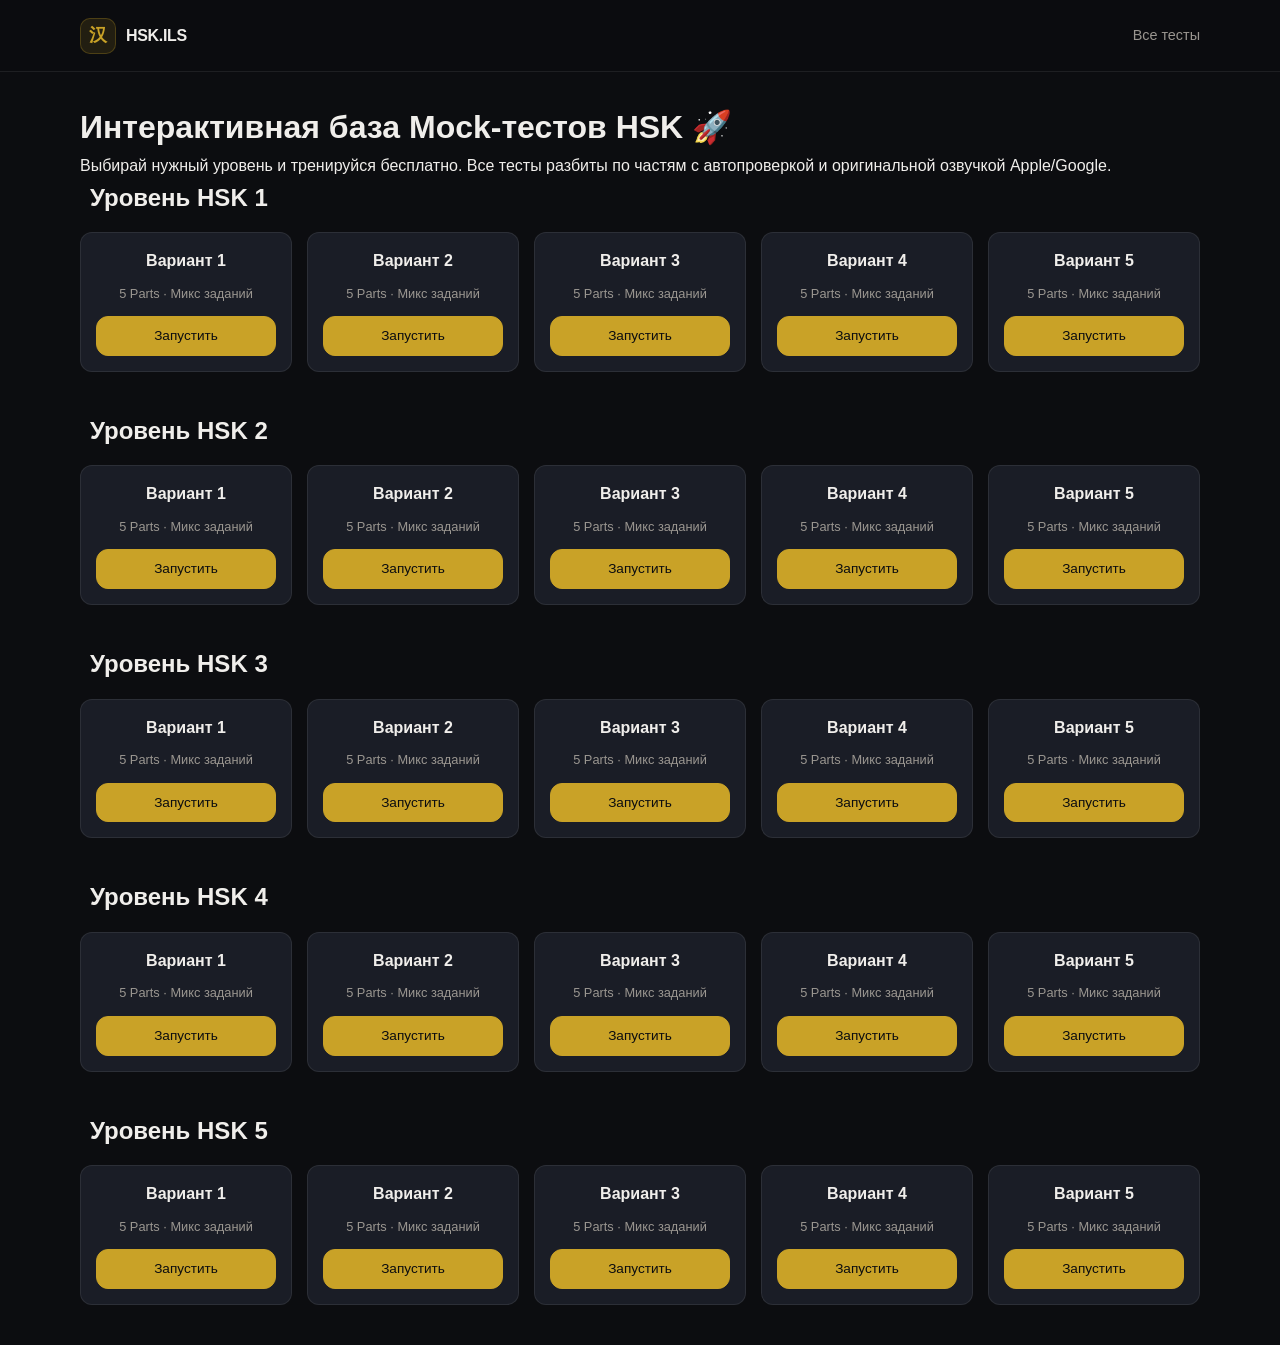
==== commit bd56b6b9: "dashboard.html" ====
--- a/dashboard.html
+++ b/dashboard.html
@@ -3,145 +3,88 @@
 <head>
   <meta charset="UTF-8">
   <meta name="viewport" content="width=device-width, initial-scale=1.0">
-  <title>Личный кабинет · HSK.ILS</title>
+  <title>Панель управления · HSK.ILS</title>
   <link rel="stylesheet" href="style.css">
+  <style>
+    .level-block { margin-bottom: 40px; }
+    .level-title { 
+      font-size: 1.5rem; 
+      color: var(--primary); 
+      margin-bottom: 15px; 
+      border-left: 4px solid var(--primary); 
+      padding-left: 10px;
+    }
+    .variants-grid {
+      display: grid;
+      grid-template-columns: repeat(auto-fill, minmax(180px, 1fr));
+      gap: 15px;
+    }
+    .variant-card {
+      background: var(--bg-card);
+      border: 1px solid var(--border);
+      padding: 15px;
+      border-radius: var(--radius);
+      text-align: center;
+      transition: transform 0.2s, border-color 0.2s;
+    }
+    .variant-card:hover {
+      border-color: var(--primary);
+      transform: translateY(-2px);
+    }
+    .variant-card h4 { margin-bottom: 10px; color: var(--text-main); }
+  </style>
 </head>
 <body class="dashboard-page">
   <header class="site-header">
     <div class="container header-inner">
-      <a href="index.html" class="logo">
+      <a href="dashboard.html" class="logo">
         <span class="logo-han">汉</span>
         <span class="logo-text">HSK.ILS</span>
       </a>
       <nav class="nav">
-        <a href="dashboard.html" class="active">Мой прогресс</a>
-        <a href="payment.html">Тарифы PRO</a>
-        <button type="button" class="btn btn-sm btn-ghost" id="logout-btn">Выйти</button>
+        <a href="dashboard.html" class="active">Все тесты</a>
       </nav>
     </div>
   </header>
 
-  <main class="dashboard-main container">
-    <!-- Приветствие и статистика -->
-    <section class="welcome-section">
-      <div class="welcome-card">
-        <h1>Привет, Студент! 👋</h1>
-        <p>Добро пожаловать в твою умную панель подготовки к HSK. Проходи тесты, а ИИ разберет каждую ошибку.</p>
+  <main class="container" style="margin-top: 30px;">
+    <div class="welcome-card">
+      <h1>Интерактивная база Mock-тестов HSK 🚀</h1>
+      <p>Выбирай нужный уровень и тренируйся бесплатно. Все тесты разбиты по частям с автопроверкой и оригинальной озвучкой Apple/Google.</p>
+    </div>
+
+    <div id="hsk-levels-container">
       </div>
-      
-      <div class="stats-grid">
-        <div class="stat-box">
-          <span class="stat-num" id="tests-completed">0</span>
-          <span class="stat-desc">Пройдено тестов</span>
-        </div>
-        <div class="stat-box">
-          <span class="stat-num" id="avg-score">0%</span>
-          <span class="stat-desc">Средний результат</span>
-        </div>
-        <div class="stat-box">
-          <span class="stat-num" id="current-badge">—</span>
-          <span class="stat-desc">Текущий уровень</span>
-        </div>
-      </div>
-    </section>
-
-    <!-- Доступные симуляторы тестов (как на ielts.gg) -->
-    <section class="tests-section">
-      <h2>Доступные экзамены Mock Tests</h2>
-      <div class="mock-tests-grid">
-        
-        <!-- Карточка HSK 3 -->
-        <article class="mock-card">
-          <div class="card-badge">Реальный формат</div>
-          <h3>HSK 3 — Демо Тест</h3>
-          <p class="card-meta">5 заданий · Аудирование (听力) · 25 минут</p>
-          <div class="card-footer">
-            <span class="price-free">Бесплатно</span>
-            <a href="test.html" class="btn btn-primary btn-sm">Начать тест</a>
-          </div>
-        </article>
-
-        <!-- Карточка HSK 4 (Заблокирована под PRO) -->
-        <article class="mock-card locked">
-          <div class="card-badge pro-badge">PRO</div>
-          <h3>HSK 4 — Полный симулятор</h3>
-          <p class="card-meta">Грамматика, 把/被, развернутые ответы</p>
-          <div class="card-footer">
-            <span class="price-pro">PRO доступ</span>
-            <a href="payment.html" class="btn btn-secondary btn-sm">Открыть HSK 4</a>
-          </div>
-        </article>
-
-      </div>
-    </section>
-
-    <!-- История выполненных тестов -->
-    <section class="history-section">
-      <h2>История ваших результатов</h2>
-      <div class="table-wrap">
-        <table class="history-table">
-          <thead>
-            <tr>
-              <th>Дата</th>
-              <th>Экзамен</th>
-              <th>Секция</th>
-              <th>Набранный балл</th>
-              <th>Статус</th>
-              <th>Действие</th>
-            </tr>
-          </thead>
-          <tbody id="history-tbody">
-            <!-- Сюда JS добавит результаты автоматически -->
-            <tr id="empty-row">
-              <td colspan="6" style="text-align: center; color: #888; padding: 2rem;">
-                Вы еще не проходили тесты. Самое время начать!
-              </td>
-            </tr>
-          </tbody>
-        </table>
-      </div>
-    </section>
   </main>
-
-  <footer class="site-footer">
-    <div class="container footer-inner">
-      <p class="footer-copy">© 2026 HSK.ILS. Твой персональный ИИ-тренажер.</p>
-    </div>
-  </footer>
 
   <script>
     document.addEventListener('DOMContentLoaded', () => {
-      // Пытаемся забрать результат теста из хранилища браузера
-      const lastResult = JSON.parse(sessionStorage.getItem('hskTestResults') || localStorage.getItem('hskTestResults') || 'null');
+      const container = document.getElementById('hsk-levels-container');
       
-      if (lastResult) {
-        // Скрываем пустую строчку таблицы
-        const emptyRow = document.getElementById('empty-row');
-        if (emptyRow) emptyRow.style.display = 'none';
-
-        // Обновляем верхние плашки со статистикой
-        document.getElementById('tests-completed').textContent = '1';
+      // Генерируем структуру от HSK 1 до HSK 5
+      for (let lvl = 1; lvl <= 5; lvl++) {
+        const levelBlock = document.createElement('div');
+        levelBlock.className = 'level-block';
         
-        const pct = Math.round((lastResult.score / lastResult.maxScore) * 100);
-        document.getElementById('avg-score').textContent = pct + '%';
-        document.getElementById('current-badge').textContent = lastResult.level || 'HSK 3';
-
-        // Форматируем дату
-        const dateObj = new Date(lastResult.completedAt || Date.now());
-        const formattedDate = dateObj.toLocaleDateString('ru-RU') + ' ' + dateObj.toLocaleTimeString('ru-RU', {hour: '2-digit', minute:'2-digit'});
-
-        // Создаем интерактивную строчку в таблице
-        const tbody = document.getElementById('history-tbody');
-        const row = document.createElement('tr');
-        row.innerHTML = `
-          <td><strong>${formattedDate}</strong></td>
-          <td><span class="badge-level">${lastResult.level}</span></td>
-          <td>${lastResult.section}</td>
-          <td><span class="score-highlight">${lastResult.score} / ${lastResult.maxScore}</span></td>
-          <td><span class="status-done">Завершено</span></td>
-          <td><a href="results.html" class="btn btn-sm btn-ghost" style="padding: 0.2rem 0.5rem; font-size: 0.85rem;">Посмотреть разбор</a></td>
-        `;
-        tbody.appendChild(row);
+        levelBlock.innerHTML = `<h3 class="level-title">Уровень HSK ${lvl}</h3>`;
+        
+        const grid = document.createElement('div');
+        grid.className = 'variants-grid';
+        
+        // По 5 вариантов в каждом
+        for (let v = 1; v <= 5; v++) {
+          const card = document.createElement('div');
+          card.className = 'variant-card';
+          card.innerHTML = `
+            <h4>Вариант ${v}</h4>
+            <p style="font-size: 0.8rem; color: var(--text-muted); margin-bottom: 12px;">5 Parts · Микс заданий</p>
+            <a href="test.html?exam=hsk${lvl}-v${v}" class="btn btn-primary btn-sm" style="width: 100%;">Запустить</a>
+          `;
+          grid.appendChild(card);
+        }
+        
+        levelBlock.appendChild(grid);
+        container.appendChild(levelBlock);
       }
     });
   </script>
